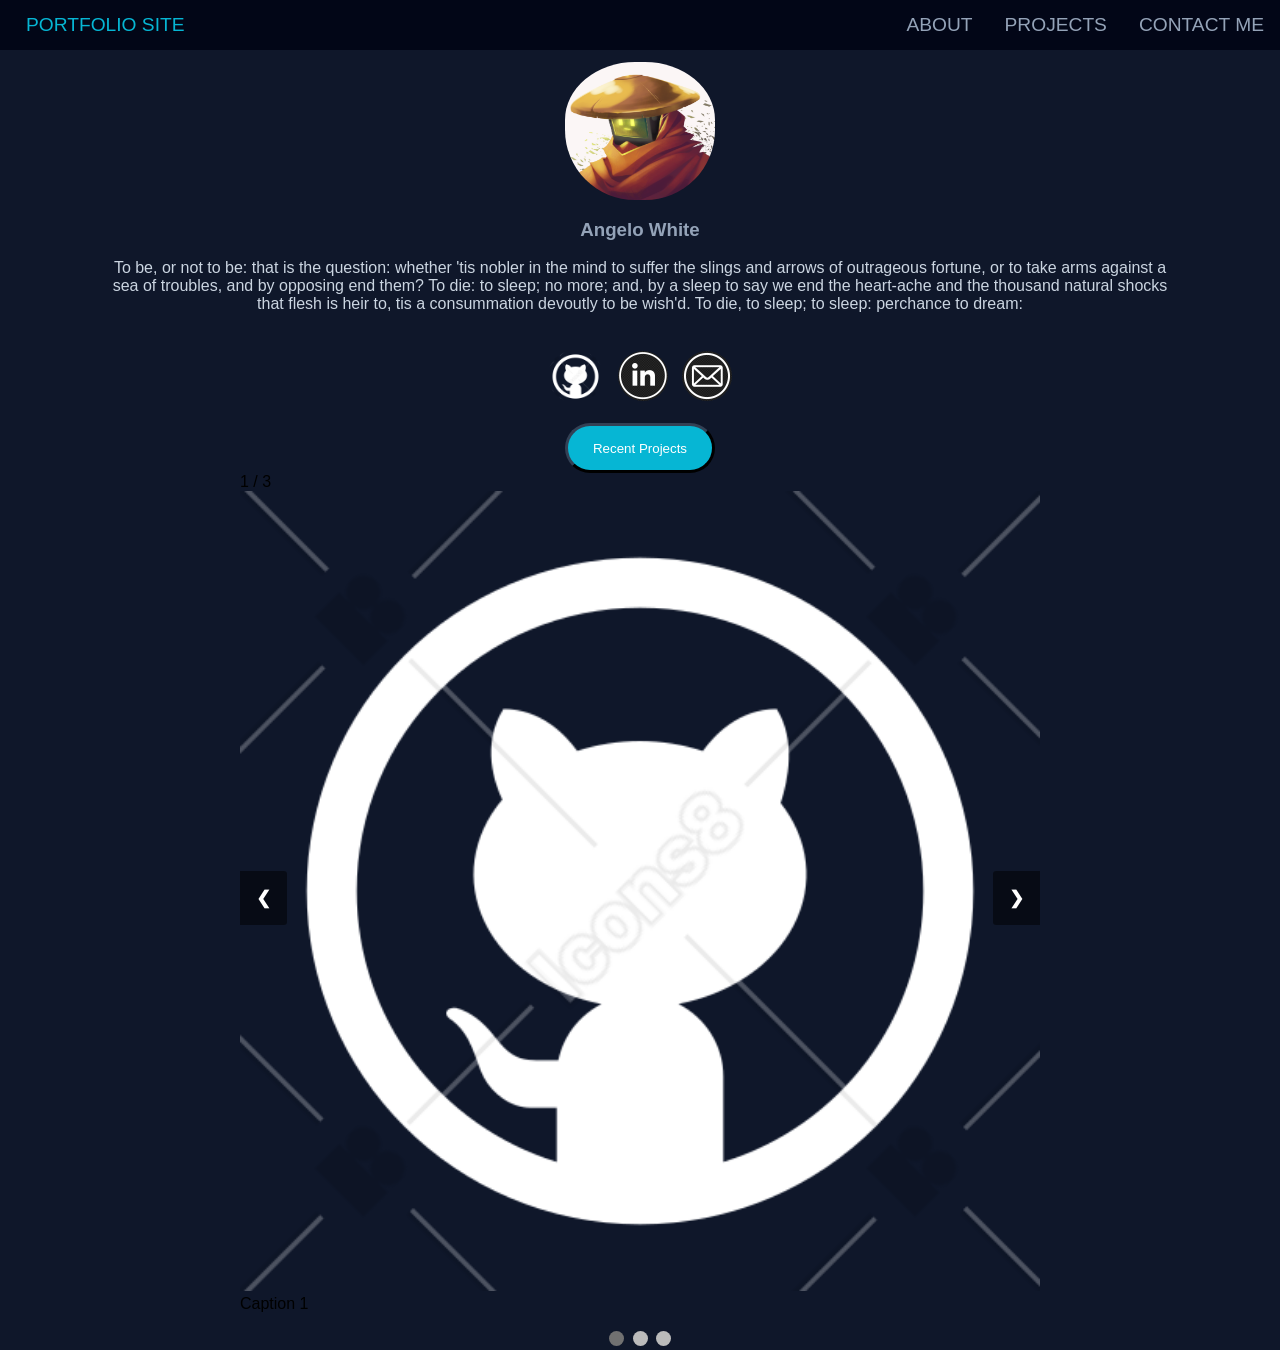
==== frontend/index.html @ e19777fe "create basic index page" ====
<!DOCTYPE html>
<html lang="en">
<head>
    <meta charset="UTF-8">
    <meta name="viewport" content="width=device-width, initial-scale=1.0">
    <title>Basic Portfolio</title>
    <link rel="stylesheet" href="css/style.css">
</head>
<body>
    <!-- navbar -->
    <div class="topnav">
        <a class="title" href="index.html">Portfolio Site</a>
        <a class="contact" href="#">Contact Me</a>
        <a class="projects" href="#">Projects</a>
        <a class="about" href="#">About</a>
    </div>

    <!-- Profile Picture stuff -->
    <div class="card">
        <img src="images/robot.png" class="thumbnail">
        <h3>Angelo White</h3>
        <p>To be, or not to be: that is the question: whether 'tis nobler in the mind to 
            suffer the slings and arrows of outrageous fortune, or to take arms against a sea of troubles, 
            and by opposing end them? To die: to sleep; no more; and, by a sleep to say we end the heart-ache 
            and the thousand natural shocks that flesh is heir to,
            tis a consummation devoutly to be wish'd. To die, to sleep; to sleep: perchance to dream: </p>
    </div>

    <!-- different links for my github and other stuff -->
    <div class="links">
        <a href="https://github.com/WilliamAW101" target="_blank"><img src="images/github.png" class="github"></a>
        <a href="https://www.linkedin.com/in/williamaw" target="_blank"><img src="images/linkden.png" class="linkden"></a>
        <a href="mailto:angelowhite871@gmail.com" target="_blank"><img src="images/email.png" class="email"></a>
    </div>

    <!-- maybe a button for more info? Just going to have it go down the page -->
    <div class="viewMore">
        <button type="button" class="button">
            Recent Projects
        </button>
    </div>

    <!-- Could add an carousel -->
    <div class="slideshow">
        <div class="slidesFade">
            <div class="numberText">1 / 3</div>
            <img src="images/github.png">
            <div class="text">Caption 1</div>
        </div>
        <div class="slidesFade">
            <div class="numberText">2 / 3</div>
            <img src="images/linkden.png">
            <div class="text">Caption 2</div>
        </div>
        <div class="slidesFade">
            <div class="numberText">3 / 3</div>
            <img src="images/email.png">
            <div class="text">Caption 3</div>
        </div>
        <a class="prev" onclick="plusSlides(-1)">&#10094;</a>
        <a class="next" onclick="plusSlides(1)">&#10095;</a>
    </div>
    <br>
    <div style="text-align:center">
        <span class="dot" onclick="currentSlide(1)"></span>
        <span class="dot" onclick="currentSlide(2)"></span>
        <span class="dot" onclick="currentSlide(3)"></span>
    </div>
    <script src="js/script.js"></script>
</body>
</html>
---- frontend/css/style.css ----
* {
    box-sizing: border-box;
    scroll-behavior: smooth;
}

body {
    background-color: #0f172a;
    font-family: Verdana, Geneva, Tahoma, sans-serif;
    margin: 0;
}

p {
    color: #cbd5e1;
    margin: 15px 100px;
}

h3 {
    color: #94a3b8;
}

.topnav {
    overflow: hidden;
    background-color: #020617;
    padding-left: 10px;
    width: 100%;
    margin: 0;
    position: fixed;
    border-color: #334155;
    z-index: 1000;
}

.topnav a {
    float: left;
    display: block;
    color: #94a3b8;
    text-align: center;
    padding: 14px 16px;
    text-decoration: none;
    font-size: 1.2rem;
    text-transform: uppercase;
}

.topnav .title {
    color: #06b6d4;
}

.topnav .about {
    float: right;
}

.topnav .projects {
    float: right;
}

.topnav .contact {
    float: right;
}

input {
    all: unset;
    font: 15px system-ui;
    color:aliceblue;
    height: 100%;
    width: 100%;
    padding: 0px 7px;
}

.thumbnail {
    height: 150px;
    width: 150px;
    border-radius: 70px;
    padding-top: 12px;
}

.column {
    float: left;
    width: 25%;
    padding: 10px 10px;
    clear: both;
}

.card {
    color: #1e293b;
    text-align: center;
    padding-top: 50px;
}

.card img {
    display:block;
    margin: 0 auto;
}

.links img {
    display: inline-block;
    height: 50px;
    width: 50px;
    margin: 0 5px;
    border-radius: 70px;
    vertical-align: middle;
}

.links .github {
    height: 55px;
    width: 55px;
    padding-top: 2px;
}

.links {
    text-align: center;
    clear: both;
    padding: 20px 0;
}

.viewMore .button {
    height: 50px;
    width: 150px;
    border-radius: 70px;
    background-color: #06b6d4;
    color: white;
    border-color: #334155;
    border-width: 3px;
    display:block;
    margin: 0 auto;
}

.slideshow {
    max-width: 800px;
    position: relative;
    margin: auto;
}

.slidesFade {
    display: none;
}

.slidesFade img {
    width: 100%;
}

.prev, .next {
    cursor: pointer;
    position: absolute;
    top: 50%;
    width: auto;
    margin-top: -22px;
    padding: 16px;
    color: white;
    font-weight: bold;
    font-size: 18px;
    transition: 0.6s ease;
    border-radius: 0 3px 3px 0;
    user-select: none;
    background-color: rgba(0,0,0,0.5);
}

.next {
    right: 0;
    border-radius: 3px 0 0 3px;
}

.prev:hover, .next:hover {
    background-color: rgba(0,0,0,0.8);
}

.dot {
    cursor: pointer;
    height: 15px;
    width: 15px;
    margin: 0 2px;
    background-color: #bbb;
    border-radius: 50%;
    display: inline-block;
    transition: background-color 0.6s ease;
}

.dot.active, .dot:hover {
    background-color: #717171;
}
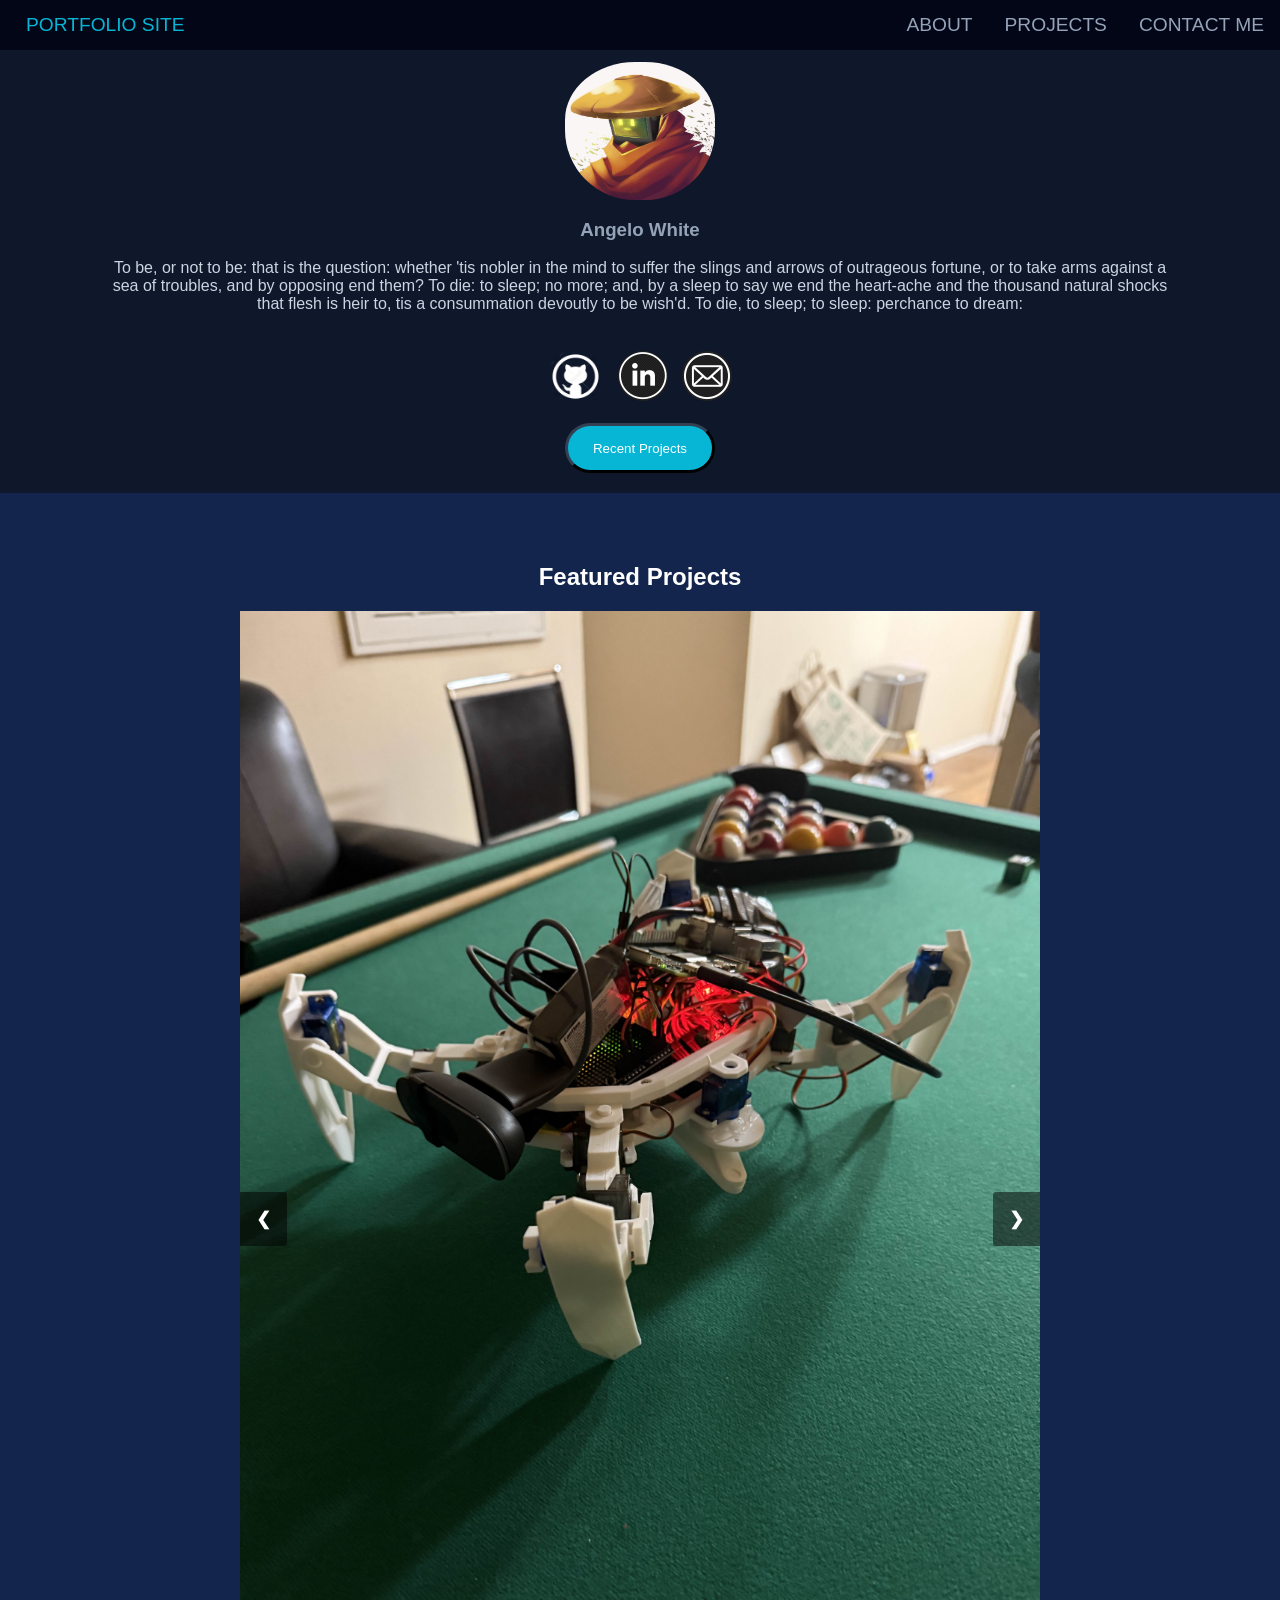
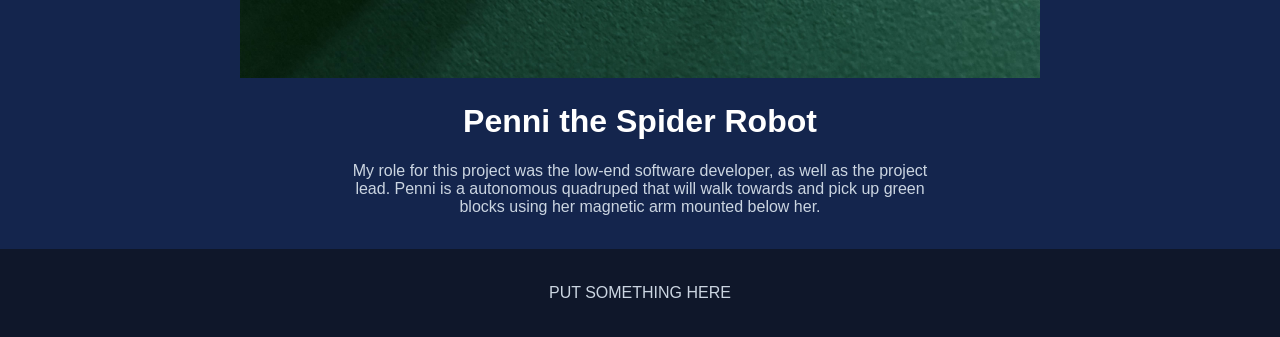
==== commit 73af8b0f: "created rest of pages and added official images and descriptions. As well as added a carousel" ====
--- a/frontend/index.html
+++ b/frontend/index.html
@@ -3,16 +3,16 @@
 <head>
     <meta charset="UTF-8">
     <meta name="viewport" content="width=device-width, initial-scale=1.0">
-    <title>Basic Portfolio</title>
+    <title>Portfolio Page</title>
     <link rel="stylesheet" href="css/style.css">
 </head>
 <body>
     <!-- navbar -->
     <div class="topnav">
         <a class="title" href="index.html">Portfolio Site</a>
-        <a class="contact" href="#">Contact Me</a>
-        <a class="projects" href="#">Projects</a>
-        <a class="about" href="#">About</a>
+        <a class="contact" href="pages/contactMe.html">Contact Me</a>
+        <a class="projects" href="pages/projectPage.html">Projects</a>
+        <a class="about" href="pages/about.html">About</a>
     </div>
 
     <!-- Profile Picture stuff -->
@@ -35,37 +35,56 @@
 
     <!-- maybe a button for more info? Just going to have it go down the page -->
     <div class="viewMore">
-        <button type="button" class="button">
+        <button type="button" class="button" onclick="scrollToSlideshow()">
             Recent Projects
         </button>
     </div>
 
-    <!-- Could add an carousel -->
-    <div class="slideshow">
-        <div class="slidesFade">
-            <div class="numberText">1 / 3</div>
-            <img src="images/github.png">
-            <div class="text">Caption 1</div>
+    <!-- Could add a carousel -->
+    <div class="slideshowBackground">
+        <div class="featureTitle">
+            <h2>Featured Projects</h2>
         </div>
-        <div class="slidesFade">
-            <div class="numberText">2 / 3</div>
-            <img src="images/linkden.png">
-            <div class="text">Caption 2</div>
+        <div class="slideshow">
+            <div class="slidesFade">
+                <img src="images/Penni.jpg">
+                <div class="text">
+                    <h1>Penni the Spider Robot</h1>
+                    <p>My role for this project was the low-end software developer, as well as the project lead.
+                        Penni is a autonomous quadruped that will walk towards and pick up green blocks using her magnetic arm mounted
+                        below her.
+                    </p>
+                </div>
+            </div>
+            <div class="slidesFade">
+                <img src="images/CragTag.png">
+                <div class="text">
+                    <h1>CragTag</h1>
+                    <p>CragTag is a social media rockclimbing app. My role in this project was the project lead. backend developer,
+                        and database. The webapp supports live notifications using socket.io, AWS for storing images, and refresh tokens for
+                        authentication.
+                    </p>
+                </div>
+            </div>
+            <div class="slidesFade">
+                <img src="images/CloudVault.jpg">
+                <div class="text">
+                    <h1>CloudVault</h1>
+                    <p>CloudVault is a containerized file uploader using Chainguard Images for minimal, secure environments. 
+                        It secures data with HTTPS, SSL certificates, and persistent storage, ensuring safe file management 
+                        with Docker. My role was the primary back-end developer using flask. I was also in charge of the DevOps
+                    for deploying via docekr.</p>
+                </div>
+            </div>
+            <a class="prev" onclick="plusSlides(-1)">&#10094;</a>
+            <a class="next" onclick="plusSlides(1)">&#10095;</a>
         </div>
-        <div class="slidesFade">
-            <div class="numberText">3 / 3</div>
-            <img src="images/email.png">
-            <div class="text">Caption 3</div>
-        </div>
-        <a class="prev" onclick="plusSlides(-1)">&#10094;</a>
-        <a class="next" onclick="plusSlides(1)">&#10095;</a>
+        <br>
+        <script src="js/script.js"></script>
     </div>
-    <br>
-    <div style="text-align:center">
-        <span class="dot" onclick="currentSlide(1)"></span>
-        <span class="dot" onclick="currentSlide(2)"></span>
-        <span class="dot" onclick="currentSlide(3)"></span>
+
+    <div class="footer">
+        <p>PUT SOMETHING HERE</p>
     </div>
-    <script src="js/script.js"></script>
 </body>
 </html>
--- a/frontend/css/style.css
+++ b/frontend/css/style.css
@@ -123,14 +123,34 @@
     margin: 0 auto;
 }
 
+.viewMore {
+    padding-bottom: 20px;
+}
+
+.slideshowBackground .featureTitle {
+    text-align: center;
+    color: white;
+}
+
 .slideshow {
     max-width: 800px;
     position: relative;
     margin: auto;
 }
 
+.slideshowBackground {
+    width: 100%;
+    background-color: #14254d;
+    padding-top: 50px;
+}
+
 .slidesFade {
     display: none;
+}
+
+.slidesFade .text{
+    text-align: center;
+    color: white;
 }
 
 .slidesFade img {
@@ -162,17 +182,9 @@
     background-color: rgba(0,0,0,0.8);
 }
 
-.dot {
-    cursor: pointer;
-    height: 15px;
-    width: 15px;
-    margin: 0 2px;
-    background-color: #bbb;
-    border-radius: 50%;
-    display: inline-block;
-    transition: background-color 0.6s ease;
-}
-
-.dot.active, .dot:hover {
-    background-color: #717171;
+.footer {
+    background-color: #0f172a;
+    padding: 20px;
+    text-align: center;
+    color: #94a3b8;
 }
